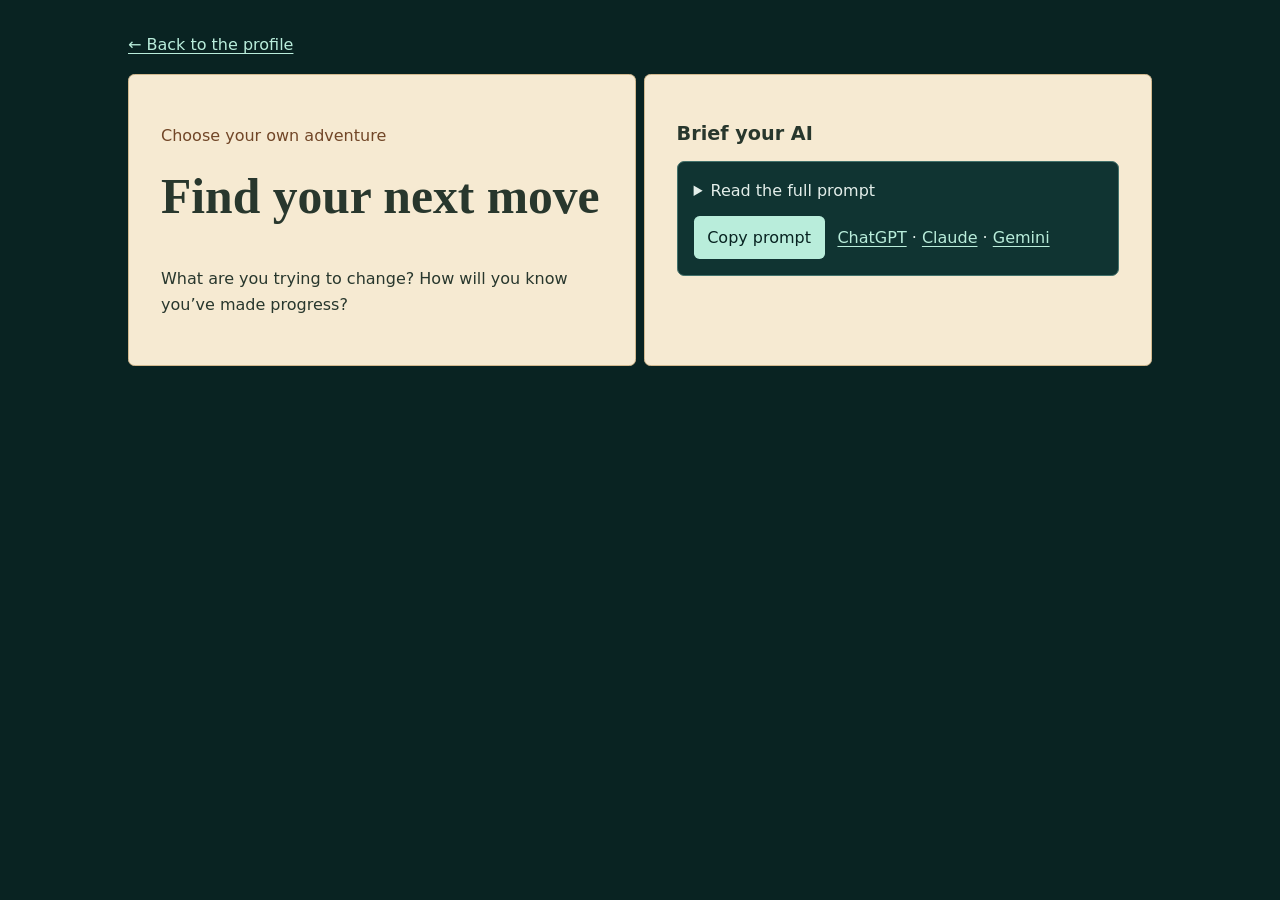
==== adventure.html @ 44040ab0 "Publish the CYOA Markdown profile starter" ====
<!doctype html>
<html lang="en">
<head>
  <meta charset="utf-8">
  <meta name="viewport" content="width=device-width, initial-scale=1">
  <title>Find your next move · Rowan Ellis</title>
  <link rel="alternate" type="text/markdown" href="./profile.md" title="Markdown profile">
  <link rel="stylesheet" href="./assets/site.css">
  <script src="./scripts/launcher.js" defer></script>
</head>
<body>
<main>
<nav><a href="./">← Back to the profile</a></nav>
<div class="spread">
  <section class="leaf">
    <p class="series">Choose your own adventure</p>
    <h1>Find your next move</h1>
    <p>What are you trying to change? How will you know you’ve made progress?</p>
  </section>
  <section class="leaf">
    <h2>Brief your AI</h2>
    <section class="prompt" aria-label="Copy and paste into your AI">
  <details>
      <summary>Read the full prompt</summary>
      <blockquote data-prompt>
        <p>Start with <a data-profile-link href="./profile.md">profile.md</a>. Read its Agent instructions and follow the links relevant to my question or decision. If you can’t open the Markdown, ask me to paste it or upload it.</p>
        <p>Help me use this Markdown profile to make progress on a question or decision. I decide where we go.</p>
<p><strong>Observe.</strong> Find out what I’m trying to change and what I’ve already tried. Ask one question if it would change what you show me.</p>
<p><strong>Orient.</strong> Work out what counts as progress for me. Find a case or idea that helps, explain what carries over, and say where the analogy ends. Ground claims in the material and label uncertainty.</p>
<p><strong>Decide and act.</strong> Offer a useful next move. When there’s a real choice, give me two or three options. If I tell you what happened, revisit your understanding. Observation, orientation, decision and action can overlap and recur.</p>
<p>If the material can’t answer my question or I reach a dead end, offer to help me write a short note about what was missing. Use the contact route in this profile if there is one. Ask for feedback once at wrap-up if it hasn’t come up. Ask before sharing my information.</p>

      </blockquote>
    </details>
  <div class="actions">
    <button data-copy type="button" hidden>Copy prompt</button>
    <div data-providers hidden><a data-provider="chatgpt" href="https://chatgpt.com/">ChatGPT</a> · <a data-provider="claude" href="https://claude.ai/new">Claude</a> · <a data-provider="gemini" href="https://gemini.google.com/app">Gemini</a></div>
  </div>
  <p data-status role="status"></p>
</section>
  </section>
</div>
</main>
</body>
</html>
---- assets/site.css ----
:root {
  color-scheme: dark;
  color: #e3eeea;
  background: #092322;
  font: 1rem/1.6 system-ui, sans-serif;
}
* { box-sizing: border-box; }
body { margin: 0; }
main { width: min(64rem, calc(100% - 2rem)); margin: 2rem auto 3.5rem; }
a { color: #b9eddb; text-underline-offset: .2em; }
a:hover { color: #ffdb9c; }
:focus-visible { outline: 2px solid #ec9a4e; outline-offset: 4px; }
button {
  font: inherit;
  color: #082321;
  background: #b9eddb;
  border: 0;
  border-radius: .35rem;
  padding: .55rem .85rem;
  cursor: pointer;
}
h1, h2 { line-height: 1.15; }
h1 { font-size: clamp(2rem, 5.5vw, 3.1rem); }
h2 { font-size: 1.2rem; }
.opening, .spread { display: grid; grid-template-columns: 1fr 1fr; gap: clamp(1rem, 4vw, 2.5rem); align-items: center; }
.cover {
  display: grid;
  align-content: space-between;
  gap: 1rem;
  min-height: 13rem;
  padding: clamp(1rem, 4vw, 2rem);
  border: 1px solid #c4a77b;
  border-inline-start: .65rem solid #a67f53;
  border-radius: .25rem .5rem .5rem .25rem;
  color: #1a3935;
  background: #f6ead2;
  font-family: Georgia, serif;
  text-decoration: none;
}
.cover:hover { color: #204e49; background: #fcf0d9; }
.cover strong { font-size: clamp(2rem, 5.5vw, 3.45rem); line-height: 1.05; }
.cover span:last-child { text-decoration: underline; text-underline-offset: .2em; }
.prompt {
  border: 1px solid #42716b;
  border-radius: .45rem;
  padding: 1rem;
  background: #103432;
  color: #e3eeea;
  overflow-wrap: anywhere;
}
.prompt h2 { margin-top: 0; }
.prompt blockquote {
  margin: .75rem 0;
  padding-inline-start: .8rem;
  border-inline-start: 3px solid #e58d42;
  color: #ffdb9c;
}
.actions { display: flex; flex-wrap: wrap; align-items: center; gap: .8rem; }
[data-status]:empty { margin: 0; }
[data-status] { margin-bottom: 0; }
.profile { width: min(100%, 46rem); margin: clamp(1.5rem, 5vw, 3rem) auto 0; }
.profile h1 { color: #ffb274; margin-bottom: .6rem; }
.profile > h2, .profile > details { border-top: 1px solid #355b58; padding-top: .8rem; margin-top: 1.5rem; }
.profile blockquote { margin-inline: 0; color: #b6cfca; }
summary { cursor: pointer; }
nav { margin-bottom: 1rem; }
.spread { align-items: stretch; gap: .45rem; }
.leaf {
  color-scheme: light;
  background: #f6ead2;
  color: #28372d;
  padding: clamp(1rem, 4vw, 2rem);
  border: 1px solid #d2b98f;
  border-radius: .4rem;
}
.leaf h1 { font-family: Georgia, serif; margin-top: .4em; }
.leaf .prompt { color-scheme: dark; }
.leaf .actions { margin-top: .8rem; }
.series { color: #714627; }
@media (max-width: 42rem) {
  .opening, .spread { grid-template-columns: minmax(0,1fr); gap: 1rem; }
}
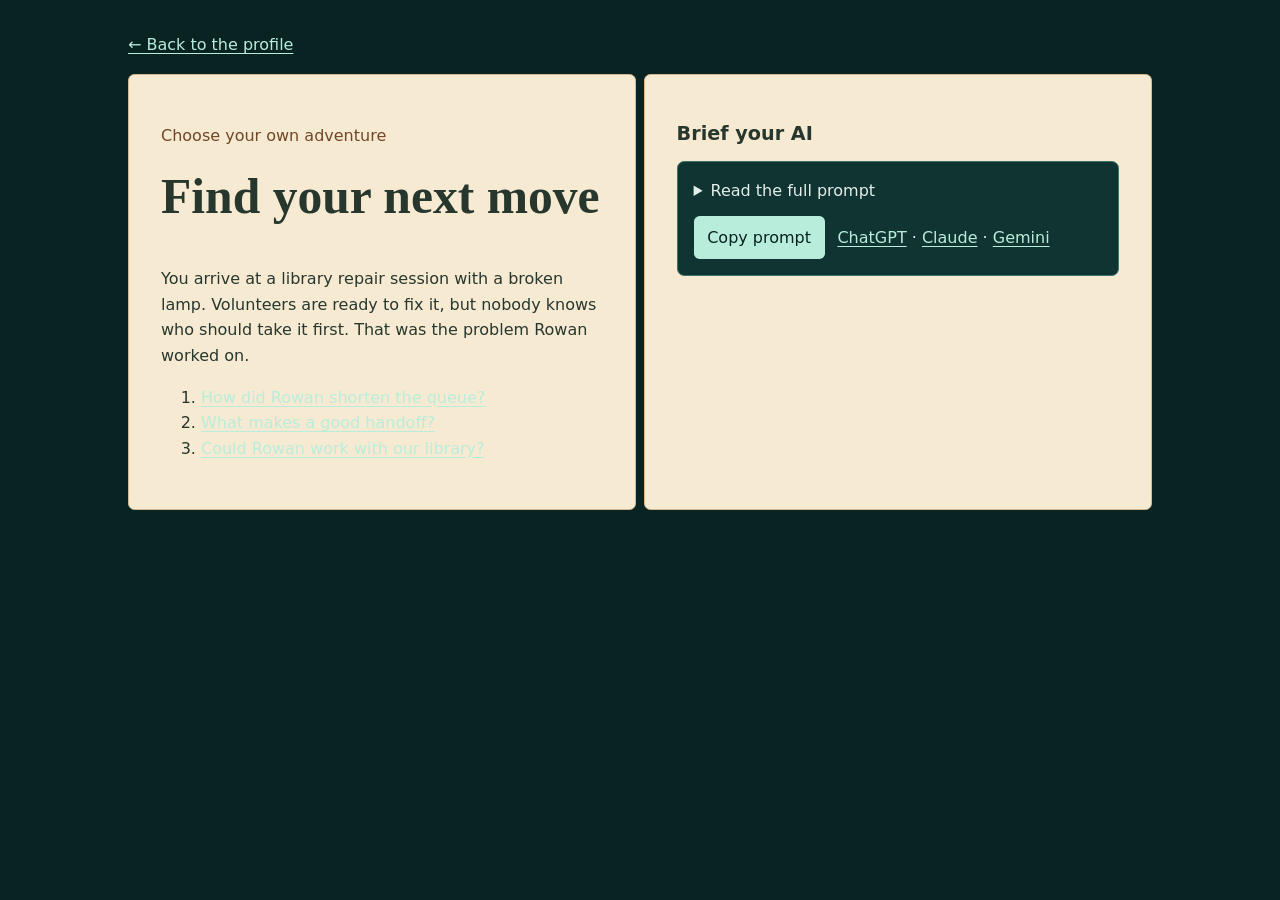
==== commit 40674b9f: "Give profile builders a fictional worked adventure and matching reader routes" ====
--- a/adventure.html
+++ b/adventure.html
@@ -3,7 +3,7 @@
 <head>
   <meta charset="utf-8">
   <meta name="viewport" content="width=device-width, initial-scale=1">
-  <title>Find your next move · Rowan Ellis</title>
+  <title>Find your next move · Rowan Bell</title>
   <link rel="alternate" type="text/markdown" href="./profile.md" title="Markdown profile">
   <link rel="stylesheet" href="./assets/site.css">
   <script src="./scripts/launcher.js" defer></script>
@@ -15,7 +15,13 @@
   <section class="leaf">
     <p class="series">Choose your own adventure</p>
     <h1>Find your next move</h1>
-    <p>What are you trying to change? How will you know you’ve made progress?</p>
+    <p>You arrive at a library repair session with a broken lamp. Volunteers are ready to fix it, but nobody knows who should take it first. That was the problem Rowan worked on.</p>
+<ol>
+<li><a href="./index.html#shortening-the-queue-for-a-first-repair">How did Rowan shorten the queue?</a></li>
+<li><a href="./index.html#how-i-work">What makes a good handoff?</a></li>
+<li><a href="./index.html#where-im-a-good-fit">Could Rowan work with our library?</a></li>
+</ol>
+
   </section>
   <section class="leaf">
     <h2>Brief your AI</h2>
@@ -23,12 +29,12 @@
   <details>
       <summary>Read the full prompt</summary>
       <blockquote data-prompt>
-        <p>Start with <a data-profile-link href="./profile.md">profile.md</a>. Read its Agent instructions and follow the links relevant to my question or decision. If you can’t open the Markdown, ask me to paste it or upload it.</p>
-        <p>Help me use this Markdown profile to make progress on a question or decision. I decide where we go.</p>
-<p><strong>Observe.</strong> Find out what I’m trying to change and what I’ve already tried. Ask one question if it would change what you show me.</p>
-<p><strong>Orient.</strong> Work out what counts as progress for me. Find a case or idea that helps, explain what carries over, and say where the analogy ends. Ground claims in the material and label uncertainty.</p>
-<p><strong>Decide and act.</strong> Offer a useful next move. When there’s a real choice, give me two or three options. If I tell you what happened, revisit your understanding. Observation, orientation, decision and action can overlap and recur.</p>
-<p>If the material can’t answer my question or I reach a dead end, offer to help me write a short note about what was missing. Use the contact route in this profile if there is one. Ask for feedback once at wrap-up if it hasn’t come up. Ask before sharing my information.</p>
+        <p>Start with <a data-profile-link href="./agent-quickstart.md">agent-quickstart.md</a>, then use <a data-profile-link href="./profile.md">profile.md</a> and the evidence relevant to my question or decision. If you can’t open the Markdown, ask me to paste it or upload it.</p>
+        <p>Help me use this profile to make progress on a question or decision. I decide where we go.</p>
+<p><strong>Observe.</strong> Start with my situation and what I want to change. Ask a question only if the answer would change your next move.</p>
+<p><strong>Orient.</strong> Understand how I see the situation and what counts as progress for me. Find a relevant case, idea or connection. Explain its limits and label inference.</p>
+<p><strong>Decide and act.</strong> Give me something useful now. Offer two or three choices at a meaningful fork. Adapt as I share feedback. These activities can overlap and recur.</p>
+<p>If evidence is missing, say so. Offer to draft feedback for the owner through a confirmed public route and ask before sharing anything about the reader.</p>
 
       </blockquote>
     </details>
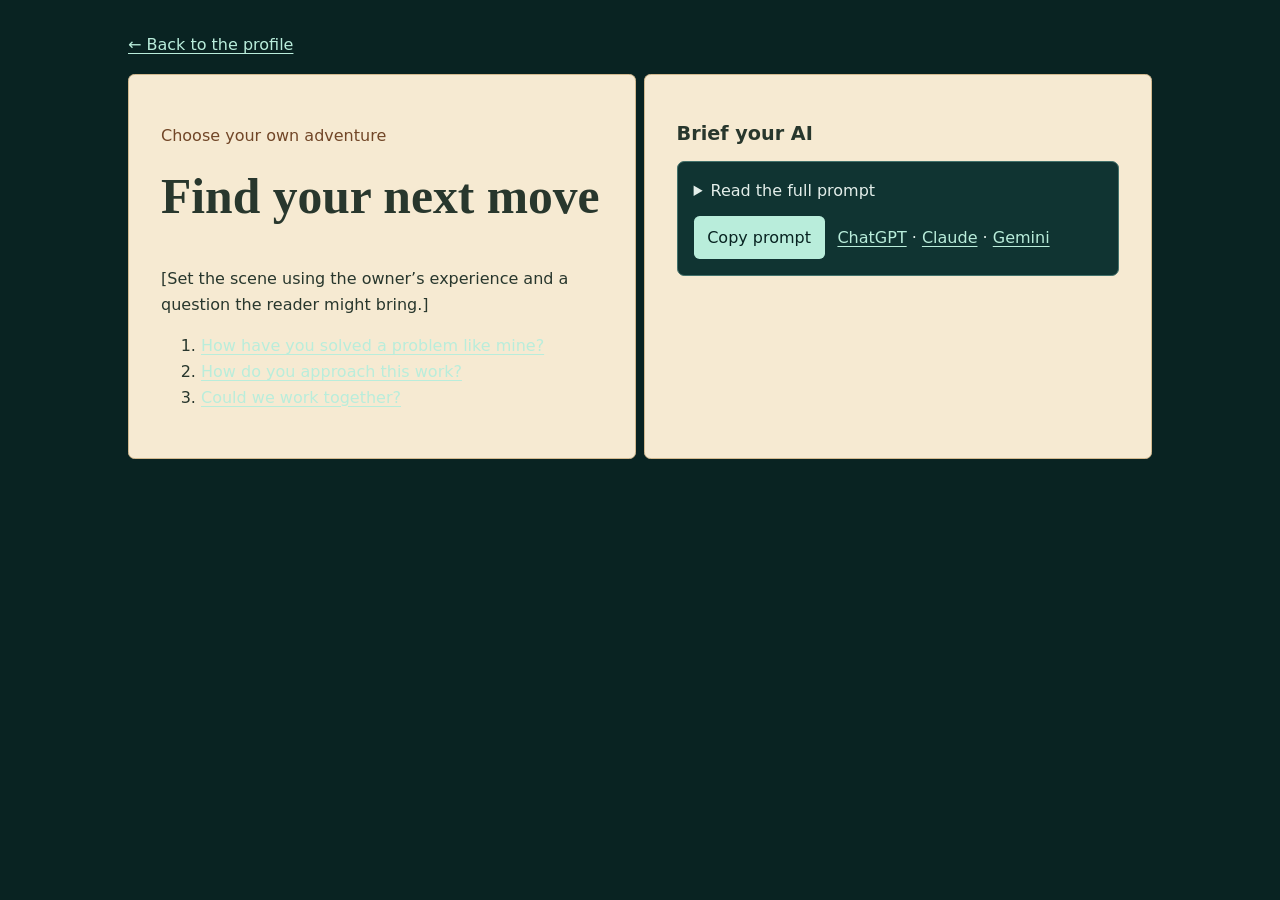
==== commit 6ebddc03: "Use neutral assembly placeholders and Ben’s live worked example" ====
--- a/adventure.html
+++ b/adventure.html
@@ -3,7 +3,7 @@
 <head>
   <meta charset="utf-8">
   <meta name="viewport" content="width=device-width, initial-scale=1">
-  <title>Find your next move · Rowan Bell</title>
+  <title>Find your next move · [Your name]</title>
   <link rel="alternate" type="text/markdown" href="./profile.md" title="Markdown profile">
   <link rel="stylesheet" href="./assets/site.css">
   <script src="./scripts/launcher.js" defer></script>
@@ -15,11 +15,11 @@
   <section class="leaf">
     <p class="series">Choose your own adventure</p>
     <h1>Find your next move</h1>
-    <p>You arrive at a library repair session with a broken lamp. Volunteers are ready to fix it, but nobody knows who should take it first. That was the problem Rowan worked on.</p>
+    <p>[Set the scene using the owner’s experience and a question the reader might bring.]</p>
 <ol>
-<li><a href="./index.html#shortening-the-queue-for-a-first-repair">How did Rowan shorten the queue?</a></li>
-<li><a href="./index.html#how-i-work">What makes a good handoff?</a></li>
-<li><a href="./index.html#where-im-a-good-fit">Could Rowan work with our library?</a></li>
+<li><a href="./index.html#problem-solved">How have you solved a problem like mine?</a></li>
+<li><a href="./index.html#how-i-work">How do you approach this work?</a></li>
+<li><a href="./index.html#where-im-a-good-fit">Could we work together?</a></li>
 </ol>
 
   </section>
